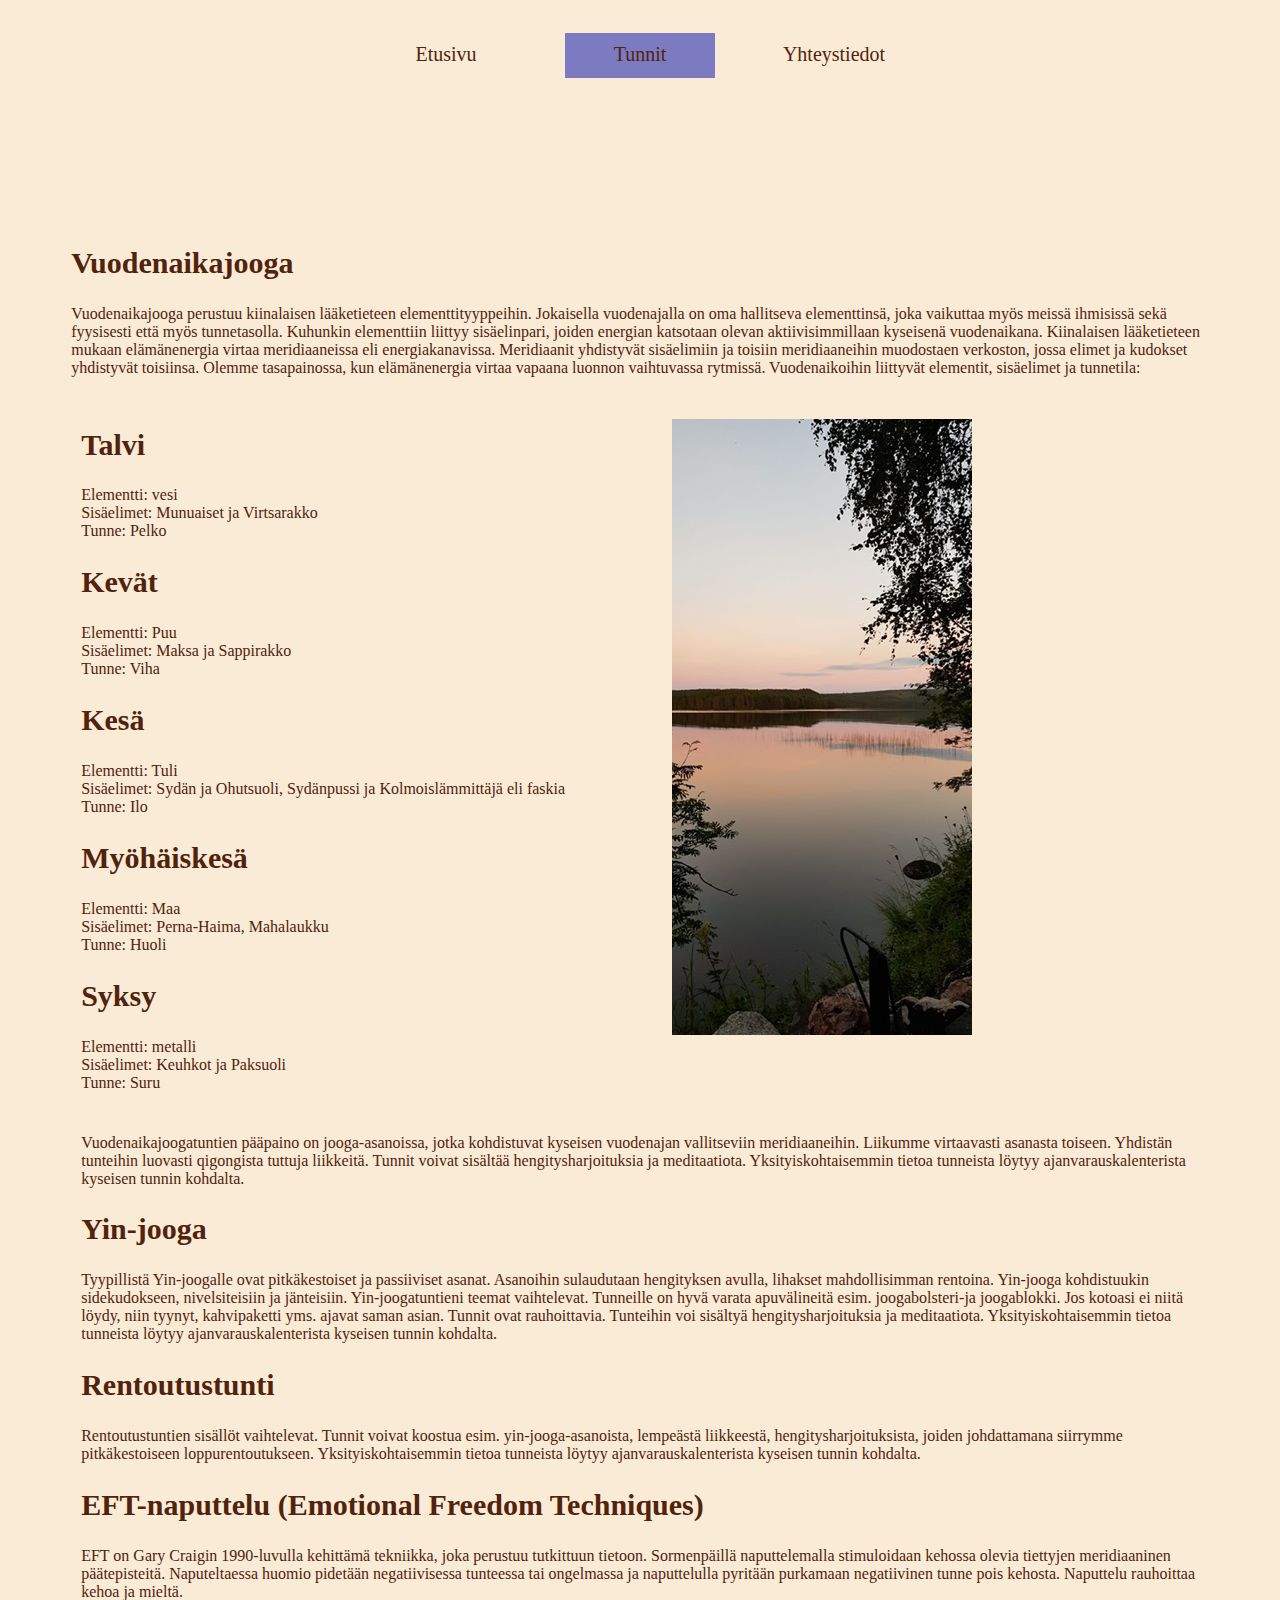
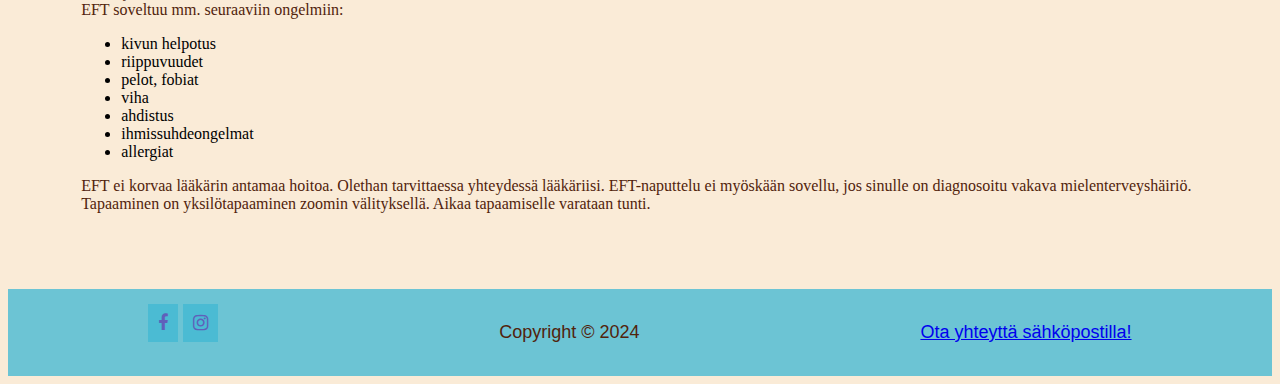
==== tunnit.html @ d8128cde "-" ====
<!DOCTYPE html>
<html lang="fi">
<head>
    <meta charset="UTF-8">
    <meta name="viewport" content="width=device-width, initial-scale=1.0">
    <meta name="robots" content="noindex">
    <meta name="googlebot" content="noindex">
    <link rel="stylesheet" href="tyyli.css">
    <link rel="stylesheet" href="https://cdnjs.cloudflare.com/ajax/libs/font-awesome/4.7.0/css/font-awesome.min.css">
    <title>Tuntilistaus</title>
</head>
<body>
    <header>
        <nav>
            <a href="index.html">Etusivu</a>
            <a href="tunnit.html" id="valittu">Tunnit</a>
            <a href="yhteystiedot.html">Yhteystiedot</a>
        </nav>
    </header>

<div class="alisivu-sisalto">
    <h2>Vuodenaikajooga</h2>
    <p>Vuodenaikajooga perustuu kiinalaisen lääketieteen elementtityyppeihin. Jokaisella vuodenajalla on oma hallitseva elementtinsä, joka vaikuttaa myös meissä ihmisissä sekä fyysisesti että myös tunnetasolla. Kuhunkin elementtiin liittyy sisäelinpari, joiden energian katsotaan olevan aktiivisimmillaan kyseisenä vuodenaikana. Kiinalaisen lääketieteen mukaan elämänenergia virtaa meridiaaneissa eli energiakanavissa. Meridiaanit yhdistyvät sisäelimiin ja toisiin meridiaaneihin muodostaen verkoston, jossa elimet ja kudokset yhdistyvät toisiinsa. Olemme tasapainossa, kun elämänenergia virtaa vapaana luonnon vaihtuvassa rytmissä. Vuodenaikoihin liittyvät elementit, sisäelimet ja tunnetila:</p>
   
    <section class="grid-tuntisivu">
        <div class="grid-tunnit1">
    <h2>Talvi</h2>
    <p>Elementti: vesi<br>Sisäelimet: Munuaiset ja Virtsarakko<br>Tunne: Pelko</p>
   
    <h2>Kevät</h2>
    <p>Elementti: Puu<br>Sisäelimet: Maksa ja Sappirakko<br>Tunne: Viha</p>
   
    <h2>Kesä</h2>
    <p>Elementti: Tuli<br>Sisäelimet: Sydän ja Ohutsuoli, Sydänpussi ja Kolmoislämmittäjä eli faskia<br>Tunne: Ilo</p>
   
    <h2>Myöhäiskesä</h2>
    <p>Elementti: Maa<br>Sisäelimet: Perna-Haima, Mahalaukku<br>Tunne: Huoli</p>
    
    <h2>Syksy</h2>
    <p>Elementti: metalli<br>Sisäelimet: Keuhkot ja Paksuoli<br>Tunne: Suru</p>
        </div>

        <div class="grid-maisema2-kuva">
            <figure>
                <img class="kuva" src="image1.jpeg" alt="Kaunis järvimaisema ilta-auringossa">
            </figure>
        </div>
    
        <div class="grid-muut-tunnit">
    <p>Vuodenaikajoogatuntien pääpaino on jooga-asanoissa, jotka kohdistuvat kyseisen vuodenajan vallitseviin meridiaaneihin. Liikumme virtaavasti asanasta toiseen. Yhdistän tunteihin luovasti qigongista tuttuja liikkeitä. Tunnit voivat sisältää hengitysharjoituksia ja meditaatiota. Yksityiskohtaisemmin tietoa tunneista löytyy ajanvarauskalenterista kyseisen tunnin kohdalta.</p>
   
        <h2>Yin-jooga</h2>
        <p>Tyypillistä Yin-joogalle ovat pitkäkestoiset ja passiiviset asanat. Asanoihin sulaudutaan hengityksen avulla, lihakset mahdollisimman rentoina. Yin-jooga kohdistuukin sidekudokseen, nivelsiteisiin ja jänteisiin. Yin-joogatuntieni teemat vaihtelevat. Tunneille on hyvä varata apuvälineitä esim. joogabolsteri-ja joogablokki. Jos kotoasi ei niitä löydy, niin tyynyt, kahvipaketti yms. ajavat saman asian. Tunnit ovat rauhoittavia. Tunteihin voi sisältyä hengitysharjoituksia ja meditaatiota. Yksityiskohtaisemmin tietoa tunneista löytyy ajanvarauskalenterista kyseisen tunnin kohdalta.</p>
    
        <h2>Rentoutustunti</h2>
        <p>Rentoutustuntien sisällöt vaihtelevat. Tunnit voivat koostua esim. yin-jooga-asanoista, lempeästä liikkeestä, hengitysharjoituksista, joiden johdattamana siirrymme pitkäkestoiseen loppurentoutukseen. Yksityiskohtaisemmin tietoa tunneista löytyy ajanvarauskalenterista kyseisen tunnin kohdalta.</p>

    <h2>EFT-naputtelu (Emotional Freedom Techniques)</h2>
    <p>EFT on Gary Craigin 1990-luvulla kehittämä tekniikka, joka perustuu tutkittuun tietoon. Sormenpäillä naputtelemalla stimuloidaan kehossa olevia tiettyjen meridiaaninen päätepisteitä. Naputeltaessa huomio pidetään negatiivisessa tunteessa tai ongelmassa ja naputtelulla pyritään purkamaan negatiivinen tunne pois kehosta. Naputtelu rauhoittaa kehoa ja mieltä.<br>EFT soveltuu mm. seuraaviin ongelmiin: </p>
    
    <ul>
        <li>kivun helpotus</li>
        <li>riippuvuudet</li>
        <li>pelot, fobiat</li>
        <li>viha</li>
        <li>ahdistus</li>
        <li>ihmissuhdeongelmat</li>
        <li>allergiat</li>
    </ul>
    
    <p>EFT ei korvaa lääkärin antamaa hoitoa. Olethan tarvittaessa yhteydessä lääkäriisi.  EFT-naputtelu ei myöskään sovellu, jos sinulle on diagnosoitu vakava mielenterveyshäiriö.<br>Tapaaminen on yksilötapaaminen zoomin välityksellä. Aikaa tapaamiselle varataan tunti.</p>
    </div>
</section>
</div>

    <footer>
        <div>
            <a href="https://www.facebook.com"> <i class="fa fa-facebook"></i></a>
            <a href="https://www.instagram.com/"> <i class="fa fa-instagram"></i></a>
        </div>
        <div>
            <p>Copyright &copy; 2024</p>
        </div>
        <div>
            <p><a href="mailto:joogaa.rentoutusta@gmail.com">Ota yhteyttä sähköpostilla!</a></p>
        </div>
    </footer>

</body>
</html>
---- tyyli.css ----
body {
    background-color: antiquewhite;
    font-size: 16px;
}

h1 {
    color: #51230c;
    text-align: center;
    font-family: sans-serif;
}

p {
    color: #51230c;
}

h2, h3 {
    color: #51230c;
    text-align: left;
}

header{
    text-align: center;
    padding-top: 20px;
}

/*Some ikoni*/
.fa {
    padding: 10px;
    text-align: center;
    text-decoration: none;
    background-color: #42b8d3c5;
    color: #6060ba;
    font-size: 18px;
}

.fa:hover {
    opacity: 0.6;
}

/*päävalikko*/

nav a {
    color: #51230c;
    text-decoration: none;
    display:inline-block;
    border-bottom: #6060ba;
    font-family: cursive;
}

nav a:hover {
    color: #51230c;
    background-color:#6060bae0;
}

#valittu {
    color: #51230c;
    background-color: #6060bad0;
}

.toimintakehote {
    border: 2px solid #6060ba;
    border-radius: 5px;
    background-color: antiquewhite;
    font-family: cursive;
    color: #6060ba;
    padding: 16px 32px;
    text-align: center;
    text-decoration: none;
    display: inline-block;
    margin: 4px 2px;
    cursor: pointer;
}

/*Pääsivun sisällön asettelu*/
.grid-teksti1 {grid-area: g1;}
.grid-teksti2 {grid-area: g2;}
.grid-teksti3 {grid-area: g3;}

.grid-container {
    display: grid;
    gap: 10px;
    padding: 10px;
}

.grid-teksti1 {
    border: 2px solid #B260B2;
    border-radius: 3px;
    background-color: #B260B2;
    color:antiquewhite;
}

.grid-teksti2 {
    border: 2px solid #B260B2;
    border-radius: 3px;
    background-color: #B260B2;
    color:antiquewhite;
}

.grid-teksti3 {
    border: 2px solid #B260B2;
    border-radius: 3px;
    background-color: #B260B2;
    color:antiquewhite;
}

/*Tunnit välilehden asettelu*/
.grid-tunnit1 {grid-area: g1;}
.grid-maisema2-kuva {grid-area: g2;}
.grid-muut-tunnit {grid-area: g3;}

.grid-tuntisivu {
    display: grid;
    gap: 10px;
    padding: 10px;
}

/*Footer, joka sivulla sama*/
footer{
    font-family: sans-serif;
    font-size: 18px;
    color: #6060ba;
    background-color: #42b8d3c5;
    display: flex;
    justify-content: space-around;
    padding-top: 15px;
    padding-bottom: 15px;
    text-decoration: none;

}

/*Mobiilikoko*/
@media (max-width: 600px) {
    
    nav a {
        font-size: 15px;
        width: 100px;
        height: 20px;
        padding: 7px;
        margin: 3px 5px;
    }

    #slogan {
        font-size: 30px;
        padding: 20px;
    }

    .toimintakehote {
        font-size: 18px;
    }

    .sisalto {
        margin: 3% 5% 3% 5%;
    }

    .alisivu-sisalto {
        margin: 3% 5% 3% 5%;
        padding-top: 50px;
        flex-direction: column;
    }

    h1 {
        font-size: 25px;
    }

    h2 {
        font-size: 20px;
    }

    h3 {
        font-size: 18px;
    }

    #paasivu {
        grid-template-areas: 
        'g1'
        'g1'
        'g2'
        'g2'
        'g3'
        'g3';
    }

    .grid-tuntisivu {
        grid-template-areas:
        'g1'
        'g1'
        'g2'
        'g3'
        'g3'
        'g3';
    }

    footer {
        flex-direction: column;
        text-align: center;
    }
}

/*Tabletti koko*/
@media screen and (min-width: 600px) {

nav a {
    font-size: 15px;
    width: 100px;
    height: 20px;
    padding: 7px;
    margin: 3px 5px;
 }

 #slogan {
    font-size: 40px;
    padding-top: 100px;
    padding-bottom: 20px;
    padding-left: 50px;
    padding-right: 50px;
 }

 .toimintakehote {
    font-size: 20px;
 }

 .sisalto {
    margin: 3% 5% 3% 5%;
 }

 .alisivu-sisalto {
    margin: 3% 5% 3% 5%;
    flex-direction: column;
 }

 h1 {
    font-size: 30px;
 }

 h2 {
    font-size: 25px;
 }

 h3 {
    font-size: 20px;
 }

 #paasivu {
    grid-template-areas: 
    'g1'
    'g1'
    'g2'
    'g2'
    'g3'
    'g3';
 }

 .grid-tuntisivu {
    grid-template-areas: 
    'g1'
    'g1'
    'g2'
    'g3'
    'g3'
    'g3';
 }

 footer {
    flex-direction: column;
    text-align: center;
 }
    
}

/*Suuri näyttö*/
@media screen and (min-width: 1200px) {

nav a {
    font-size: 20px;
    width: 130px;
    height: 25px;
    padding: 10px;
    margin: 5px 20px;
}

#slogan {
    font-size: 65px;
    padding-top: 150px;
    padding-bottom: 20px;
    padding-left: 200px;
    padding-right: 200px;
}

.toimintakehote {
    font-size: 20px;
}

.sisalto {
   margin: 3% 5% 3% 5%; 
}

.alisivu-sisalto {
    margin: 3% 5% 3% 5%;
    padding-top: 100px;
}

h1 {
    font-size: 35px;
}

h2 {
    font-size: 30px;
}

h3 {
    font-size: 25px;
}

#paasivu {
    grid-template-areas: 
    'g1 g2 g3'
    'g1 g2 g3';
    margin-bottom: 100px;
}

.grid-tuntisivu {
    grid-template-areas: 
    'g1 g1 g2'
    'g3 g3 g3';
    margin-bottom: 50px;
}

footer{
    flex-direction: row;
    text-align: left;
    width: 100%;
}

}
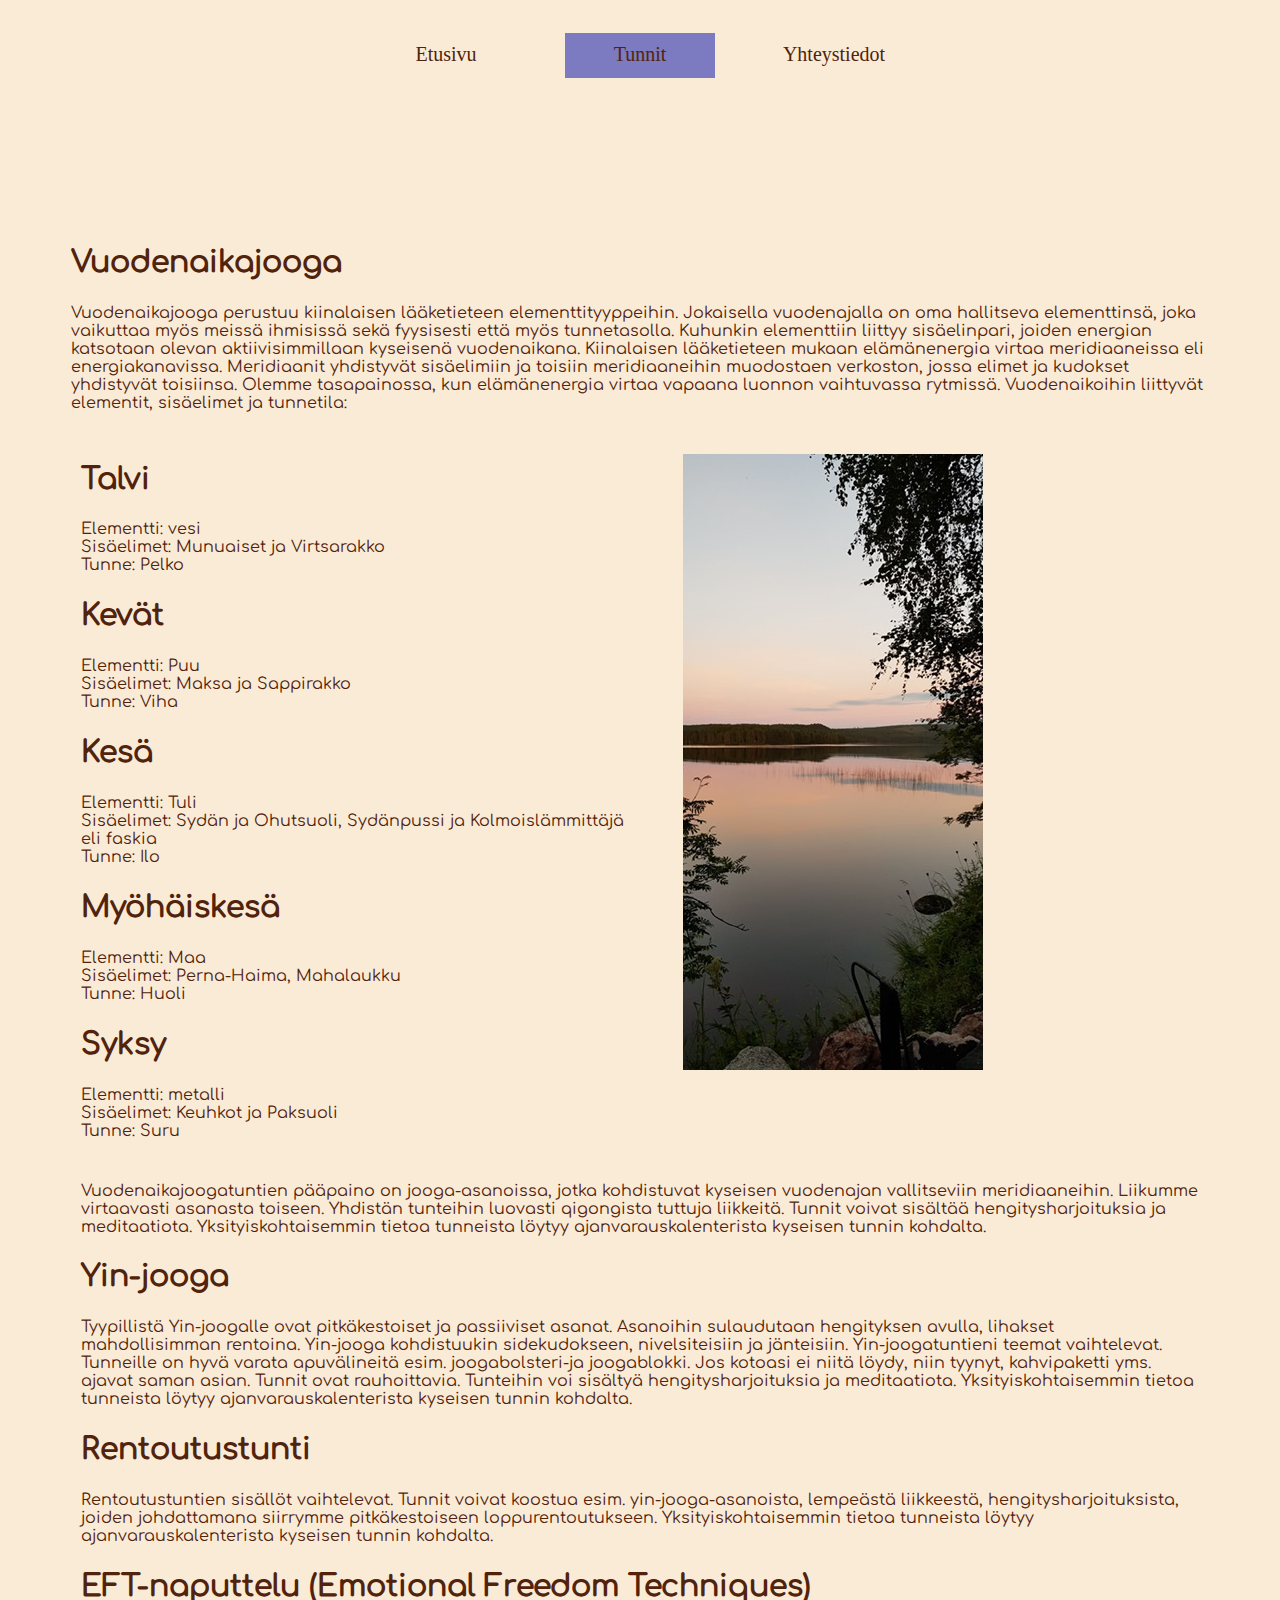
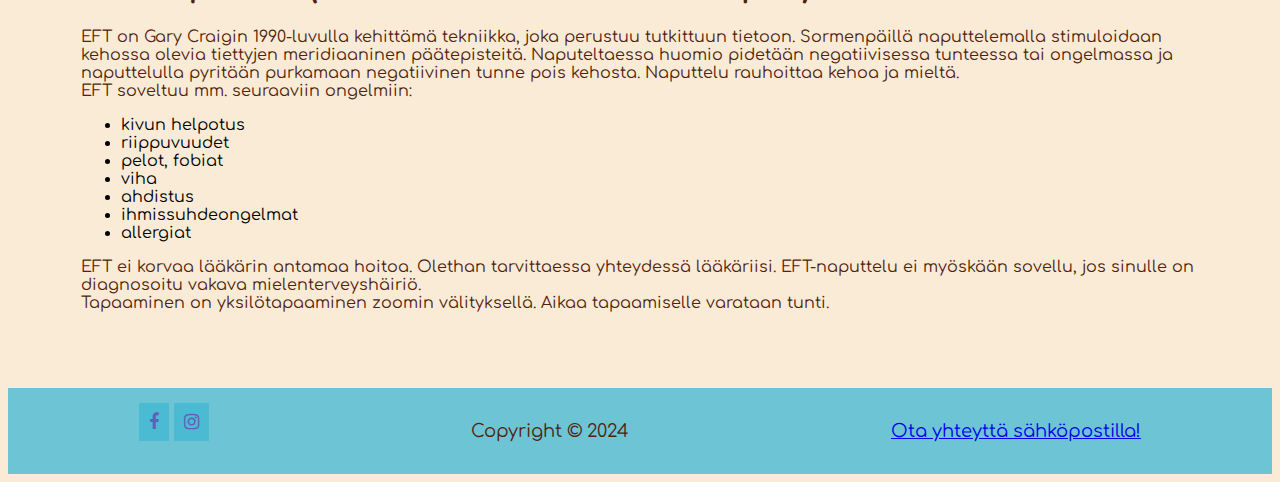
==== commit ddf5865d: "listaus fontti muutos yritys" ====
--- a/tunnit.html
+++ b/tunnit.html
@@ -58,7 +58,7 @@
     <h2>EFT-naputtelu (Emotional Freedom Techniques)</h2>
     <p>EFT on Gary Craigin 1990-luvulla kehittämä tekniikka, joka perustuu tutkittuun tietoon. Sormenpäillä naputtelemalla stimuloidaan kehossa olevia tiettyjen meridiaaninen päätepisteitä. Naputeltaessa huomio pidetään negatiivisessa tunteessa tai ongelmassa ja naputtelulla pyritään purkamaan negatiivinen tunne pois kehosta. Naputtelu rauhoittaa kehoa ja mieltä.<br>EFT soveltuu mm. seuraaviin ongelmiin: </p>
     
-    <ul>
+    <ul id="listaus">
         <li>kivun helpotus</li>
         <li>riippuvuudet</li>
         <li>pelot, fobiat</li>
--- a/tyyli.css
+++ b/tyyli.css
@@ -3,19 +3,31 @@
     font-size: 16px;
 }
 
+/*Fontit*/
+@font-face {
+    font-family: otsikko;
+    src: url(Comfortaa-Regular.ttf);
+}
+
 h1 {
     color: #51230c;
     text-align: center;
-    font-family: sans-serif;
+    font-family: otsikko;
 }
 
 p {
     color: #51230c;
+    font-family: otsikko;
 }
 
 h2, h3 {
     color: #51230c;
     text-align: left;
+    font-family: otsikko;
+}
+
+#listaus {
+    font-family: otsikko;
 }
 
 header{
@@ -280,7 +292,7 @@
 
 #slogan {
     font-size: 65px;
-    padding-top: 150px;
+    padding-top: 50px;
     padding-bottom: 20px;
     padding-left: 200px;
     padding-right: 200px;
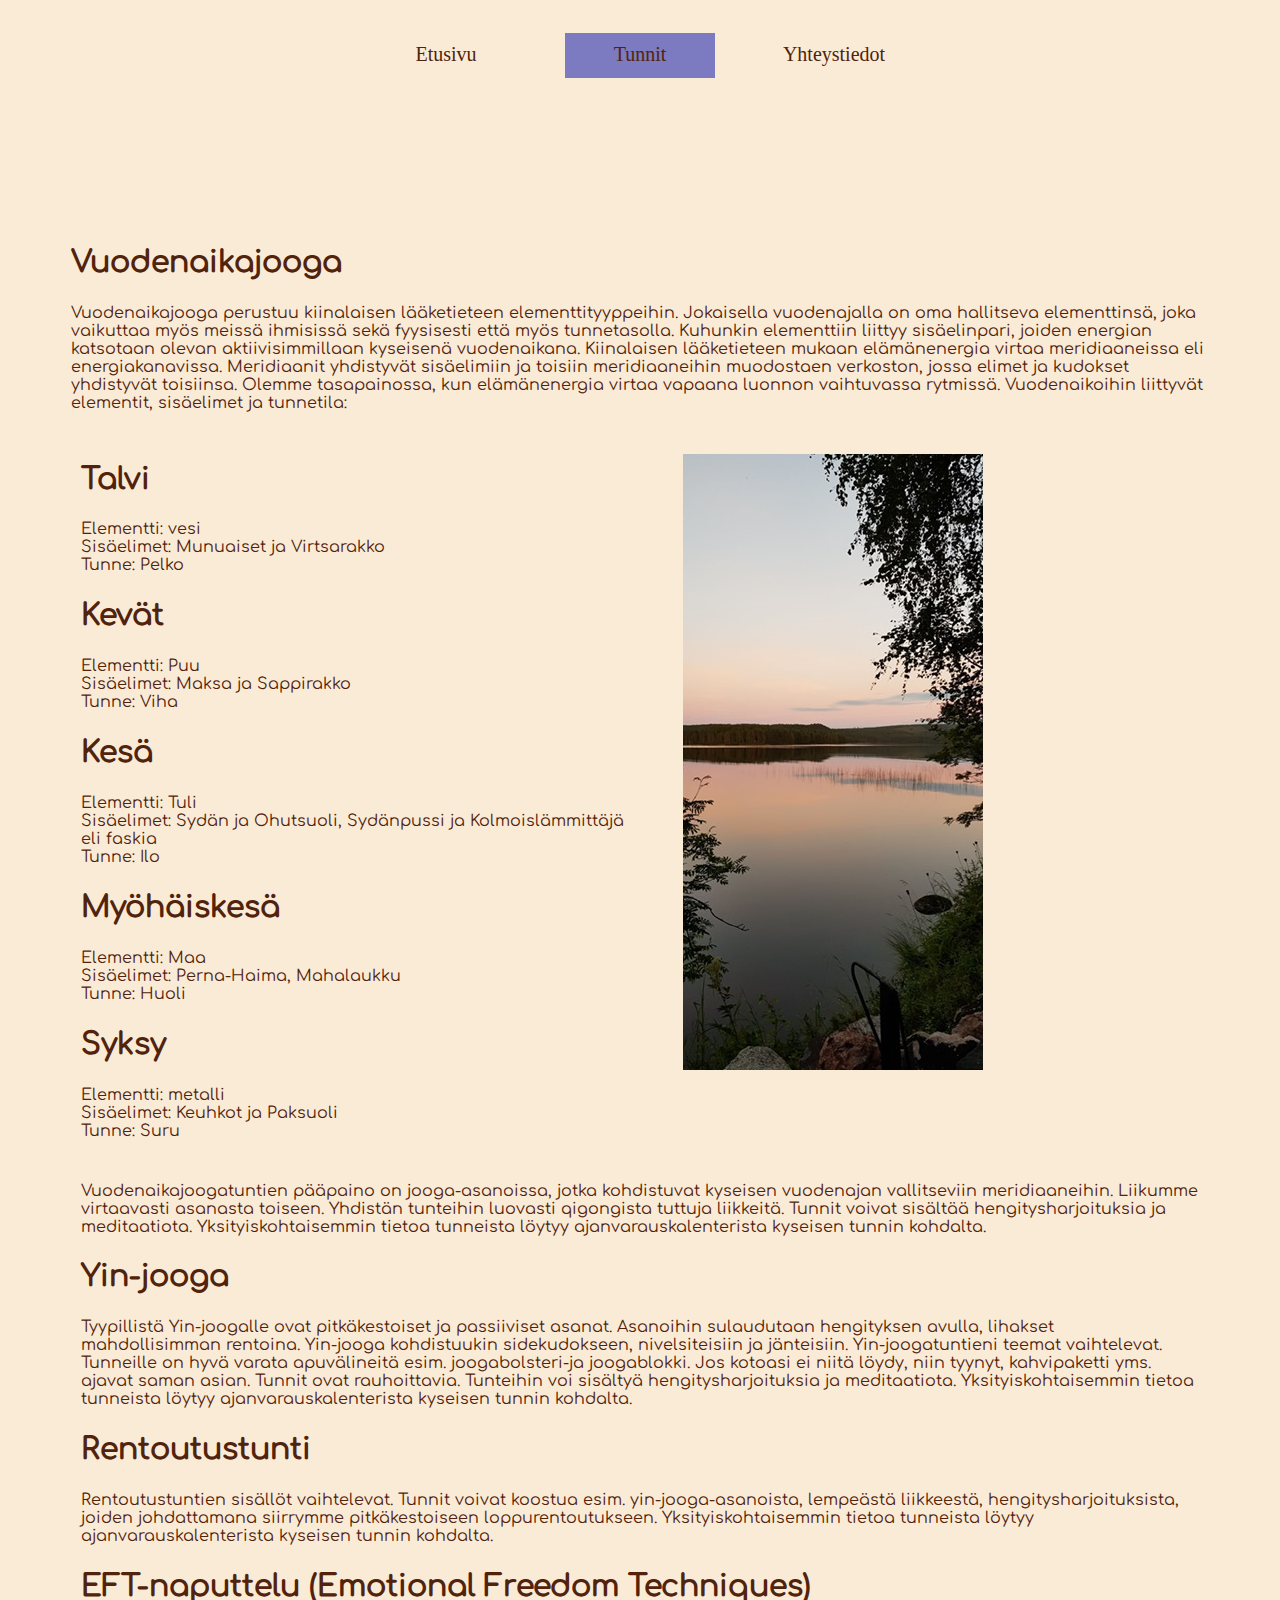
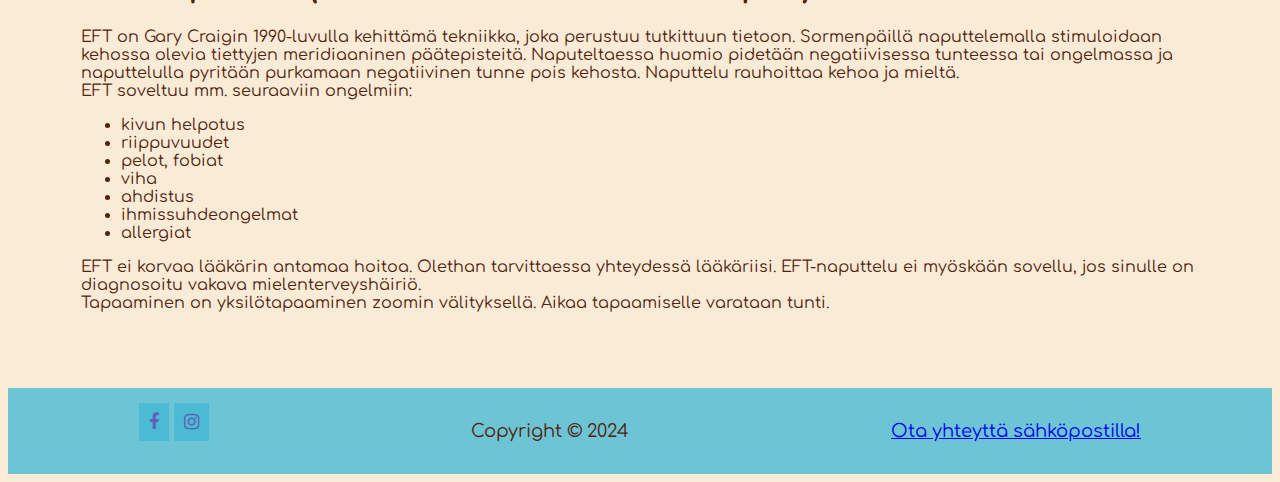
==== commit 74602e30: "listaus väri muutos" ====
--- a/tunnit.html
+++ b/tunnit.html
@@ -24,20 +24,20 @@
    
     <section class="grid-tuntisivu">
         <div class="grid-tunnit1">
-    <h2>Talvi</h2>
-    <p>Elementti: vesi<br>Sisäelimet: Munuaiset ja Virtsarakko<br>Tunne: Pelko</p>
+            <h2>Talvi</h2>
+            <p>Elementti: vesi<br>Sisäelimet: Munuaiset ja Virtsarakko<br>Tunne: Pelko</p>
    
-    <h2>Kevät</h2>
-    <p>Elementti: Puu<br>Sisäelimet: Maksa ja Sappirakko<br>Tunne: Viha</p>
+            <h2>Kevät</h2>
+            <p>Elementti: Puu<br>Sisäelimet: Maksa ja Sappirakko<br>Tunne: Viha</p>
    
-    <h2>Kesä</h2>
-    <p>Elementti: Tuli<br>Sisäelimet: Sydän ja Ohutsuoli, Sydänpussi ja Kolmoislämmittäjä eli faskia<br>Tunne: Ilo</p>
+            <h2>Kesä</h2>
+            <p>Elementti: Tuli<br>Sisäelimet: Sydän ja Ohutsuoli, Sydänpussi ja Kolmoislämmittäjä eli faskia<br>Tunne: Ilo</p>
    
-    <h2>Myöhäiskesä</h2>
-    <p>Elementti: Maa<br>Sisäelimet: Perna-Haima, Mahalaukku<br>Tunne: Huoli</p>
+            <h2>Myöhäiskesä</h2>
+            <p>Elementti: Maa<br>Sisäelimet: Perna-Haima, Mahalaukku<br>Tunne: Huoli</p>
     
-    <h2>Syksy</h2>
-    <p>Elementti: metalli<br>Sisäelimet: Keuhkot ja Paksuoli<br>Tunne: Suru</p>
+            <h2>Syksy</h2>
+            <p>Elementti: metalli<br>Sisäelimet: Keuhkot ja Paksuoli<br>Tunne: Suru</p>
         </div>
 
         <div class="grid-maisema2-kuva">
@@ -47,16 +47,16 @@
         </div>
     
         <div class="grid-muut-tunnit">
-    <p>Vuodenaikajoogatuntien pääpaino on jooga-asanoissa, jotka kohdistuvat kyseisen vuodenajan vallitseviin meridiaaneihin. Liikumme virtaavasti asanasta toiseen. Yhdistän tunteihin luovasti qigongista tuttuja liikkeitä. Tunnit voivat sisältää hengitysharjoituksia ja meditaatiota. Yksityiskohtaisemmin tietoa tunneista löytyy ajanvarauskalenterista kyseisen tunnin kohdalta.</p>
+            <p>Vuodenaikajoogatuntien pääpaino on jooga-asanoissa, jotka kohdistuvat kyseisen vuodenajan vallitseviin meridiaaneihin. Liikumme virtaavasti asanasta toiseen. Yhdistän tunteihin luovasti qigongista tuttuja liikkeitä. Tunnit voivat sisältää hengitysharjoituksia ja meditaatiota. Yksityiskohtaisemmin tietoa tunneista löytyy ajanvarauskalenterista kyseisen tunnin kohdalta.</p>
    
-        <h2>Yin-jooga</h2>
-        <p>Tyypillistä Yin-joogalle ovat pitkäkestoiset ja passiiviset asanat. Asanoihin sulaudutaan hengityksen avulla, lihakset mahdollisimman rentoina. Yin-jooga kohdistuukin sidekudokseen, nivelsiteisiin ja jänteisiin. Yin-joogatuntieni teemat vaihtelevat. Tunneille on hyvä varata apuvälineitä esim. joogabolsteri-ja joogablokki. Jos kotoasi ei niitä löydy, niin tyynyt, kahvipaketti yms. ajavat saman asian. Tunnit ovat rauhoittavia. Tunteihin voi sisältyä hengitysharjoituksia ja meditaatiota. Yksityiskohtaisemmin tietoa tunneista löytyy ajanvarauskalenterista kyseisen tunnin kohdalta.</p>
+            <h2>Yin-jooga</h2>
+            <p>Tyypillistä Yin-joogalle ovat pitkäkestoiset ja passiiviset asanat. Asanoihin sulaudutaan hengityksen avulla, lihakset mahdollisimman rentoina. Yin-jooga kohdistuukin sidekudokseen, nivelsiteisiin ja jänteisiin. Yin-joogatuntieni teemat vaihtelevat. Tunneille on hyvä varata apuvälineitä esim. joogabolsteri-ja joogablokki. Jos kotoasi ei niitä löydy, niin tyynyt, kahvipaketti yms. ajavat saman asian. Tunnit ovat rauhoittavia. Tunteihin voi sisältyä hengitysharjoituksia ja meditaatiota. Yksityiskohtaisemmin tietoa tunneista löytyy ajanvarauskalenterista kyseisen tunnin kohdalta.</p>
     
-        <h2>Rentoutustunti</h2>
-        <p>Rentoutustuntien sisällöt vaihtelevat. Tunnit voivat koostua esim. yin-jooga-asanoista, lempeästä liikkeestä, hengitysharjoituksista, joiden johdattamana siirrymme pitkäkestoiseen loppurentoutukseen. Yksityiskohtaisemmin tietoa tunneista löytyy ajanvarauskalenterista kyseisen tunnin kohdalta.</p>
+            <h2>Rentoutustunti</h2>
+            <p>Rentoutustuntien sisällöt vaihtelevat. Tunnit voivat koostua esim. yin-jooga-asanoista, lempeästä liikkeestä, hengitysharjoituksista, joiden johdattamana siirrymme pitkäkestoiseen loppurentoutukseen. Yksityiskohtaisemmin tietoa tunneista löytyy ajanvarauskalenterista kyseisen tunnin kohdalta.</p>
 
-    <h2>EFT-naputtelu (Emotional Freedom Techniques)</h2>
-    <p>EFT on Gary Craigin 1990-luvulla kehittämä tekniikka, joka perustuu tutkittuun tietoon. Sormenpäillä naputtelemalla stimuloidaan kehossa olevia tiettyjen meridiaaninen päätepisteitä. Naputeltaessa huomio pidetään negatiivisessa tunteessa tai ongelmassa ja naputtelulla pyritään purkamaan negatiivinen tunne pois kehosta. Naputtelu rauhoittaa kehoa ja mieltä.<br>EFT soveltuu mm. seuraaviin ongelmiin: </p>
+            <h2>EFT-naputtelu (Emotional Freedom Techniques)</h2>
+            <p>EFT on Gary Craigin 1990-luvulla kehittämä tekniikka, joka perustuu tutkittuun tietoon. Sormenpäillä naputtelemalla stimuloidaan kehossa olevia tiettyjen meridiaaninen päätepisteitä. Naputeltaessa huomio pidetään negatiivisessa tunteessa tai ongelmassa ja naputtelulla pyritään purkamaan negatiivinen tunne pois kehosta. Naputtelu rauhoittaa kehoa ja mieltä.<br>EFT soveltuu mm. seuraaviin ongelmiin: </p>
     
     <ul id="listaus">
         <li>kivun helpotus</li>
@@ -68,7 +68,7 @@
         <li>allergiat</li>
     </ul>
     
-    <p>EFT ei korvaa lääkärin antamaa hoitoa. Olethan tarvittaessa yhteydessä lääkäriisi.  EFT-naputtelu ei myöskään sovellu, jos sinulle on diagnosoitu vakava mielenterveyshäiriö.<br>Tapaaminen on yksilötapaaminen zoomin välityksellä. Aikaa tapaamiselle varataan tunti.</p>
+            <p>EFT ei korvaa lääkärin antamaa hoitoa. Olethan tarvittaessa yhteydessä lääkäriisi.  EFT-naputtelu ei myöskään sovellu, jos sinulle on diagnosoitu vakava mielenterveyshäiriö.<br>Tapaaminen on yksilötapaaminen zoomin välityksellä. Aikaa tapaamiselle varataan tunti.</p>
     </div>
 </section>
 </div>
--- a/tyyli.css
+++ b/tyyli.css
@@ -28,6 +28,7 @@
 
 #listaus {
     font-family: otsikko;
+    color: #51230c;
 }
 
 header{
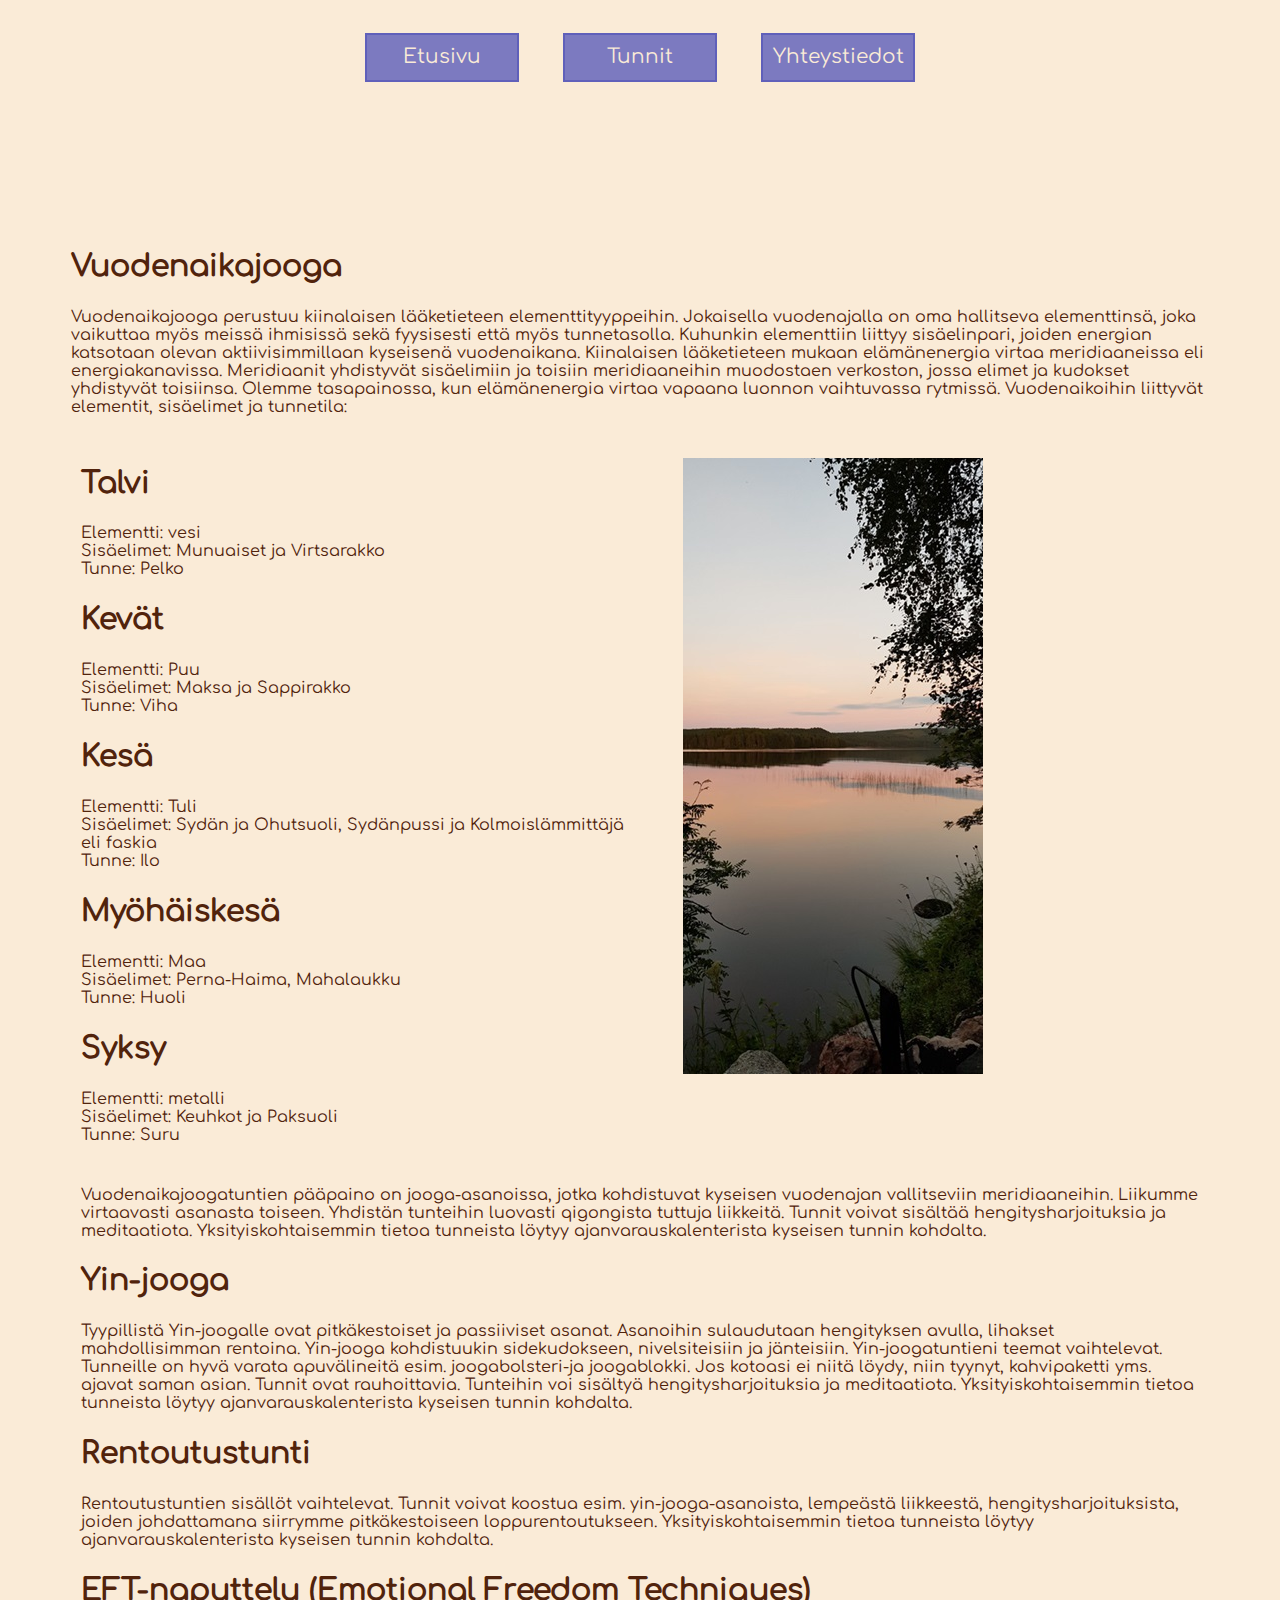
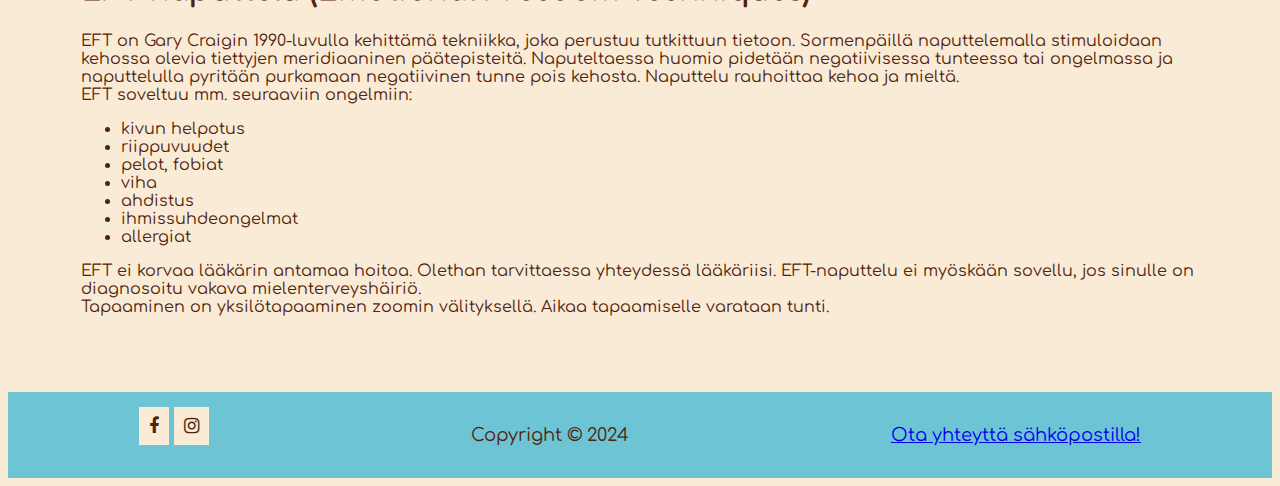
==== commit 154c3971: "Title muutoksia" ====
--- a/tunnit.html
+++ b/tunnit.html
@@ -7,7 +7,7 @@
     <meta name="googlebot" content="noindex">
     <link rel="stylesheet" href="tyyli.css">
     <link rel="stylesheet" href="https://cdnjs.cloudflare.com/ajax/libs/font-awesome/4.7.0/css/font-awesome.min.css">
-    <title>Tuntilistaus</title>
+    <title>Joogaa ja rentoutusta - monipuolinen tuntilistaus</title>
 </head>
 <body>
     <header>
--- a/tyyli.css
+++ b/tyyli.css
@@ -41,41 +41,37 @@
     padding: 10px;
     text-align: center;
     text-decoration: none;
-    background-color: #42b8d3c5;
-    color: #6060ba;
-    font-size: 18px;
-}
-
-.fa:hover {
-    opacity: 0.6;
+    background-color:antiquewhite;
+    color:#51230c;
 }
 
 /*päävalikko*/
 
 nav a {
-    color: #51230c;
+    color:antiquewhite;
     text-decoration: none;
     display:inline-block;
-    border-bottom: #6060ba;
-    font-family: cursive;
+    border: 2px solid #6060ba;
+    font-family: otsikko;
+    background-color: #6060bad0;
 }
 
 nav a:hover {
-    color: #51230c;
+    color:antiquewhite;
     background-color:#6060bae0;
 }
 
 #valittu {
-    color: #51230c;
+    color:antiquewhite;
     background-color: #6060bad0;
 }
 
 .toimintakehote {
     border: 2px solid #6060ba;
     border-radius: 5px;
-    background-color: antiquewhite;
-    font-family: cursive;
-    color: #6060ba;
+    background-color: #6060bad0;
+    font-family: otsikko;
+    color:antiquewhite;
     padding: 16px 32px;
     text-align: center;
     text-decoration: none;
@@ -131,7 +127,7 @@
 footer{
     font-family: sans-serif;
     font-size: 18px;
-    color: #6060ba;
+    color: #51230c;
     background-color: #42b8d3c5;
     display: flex;
     justify-content: space-around;
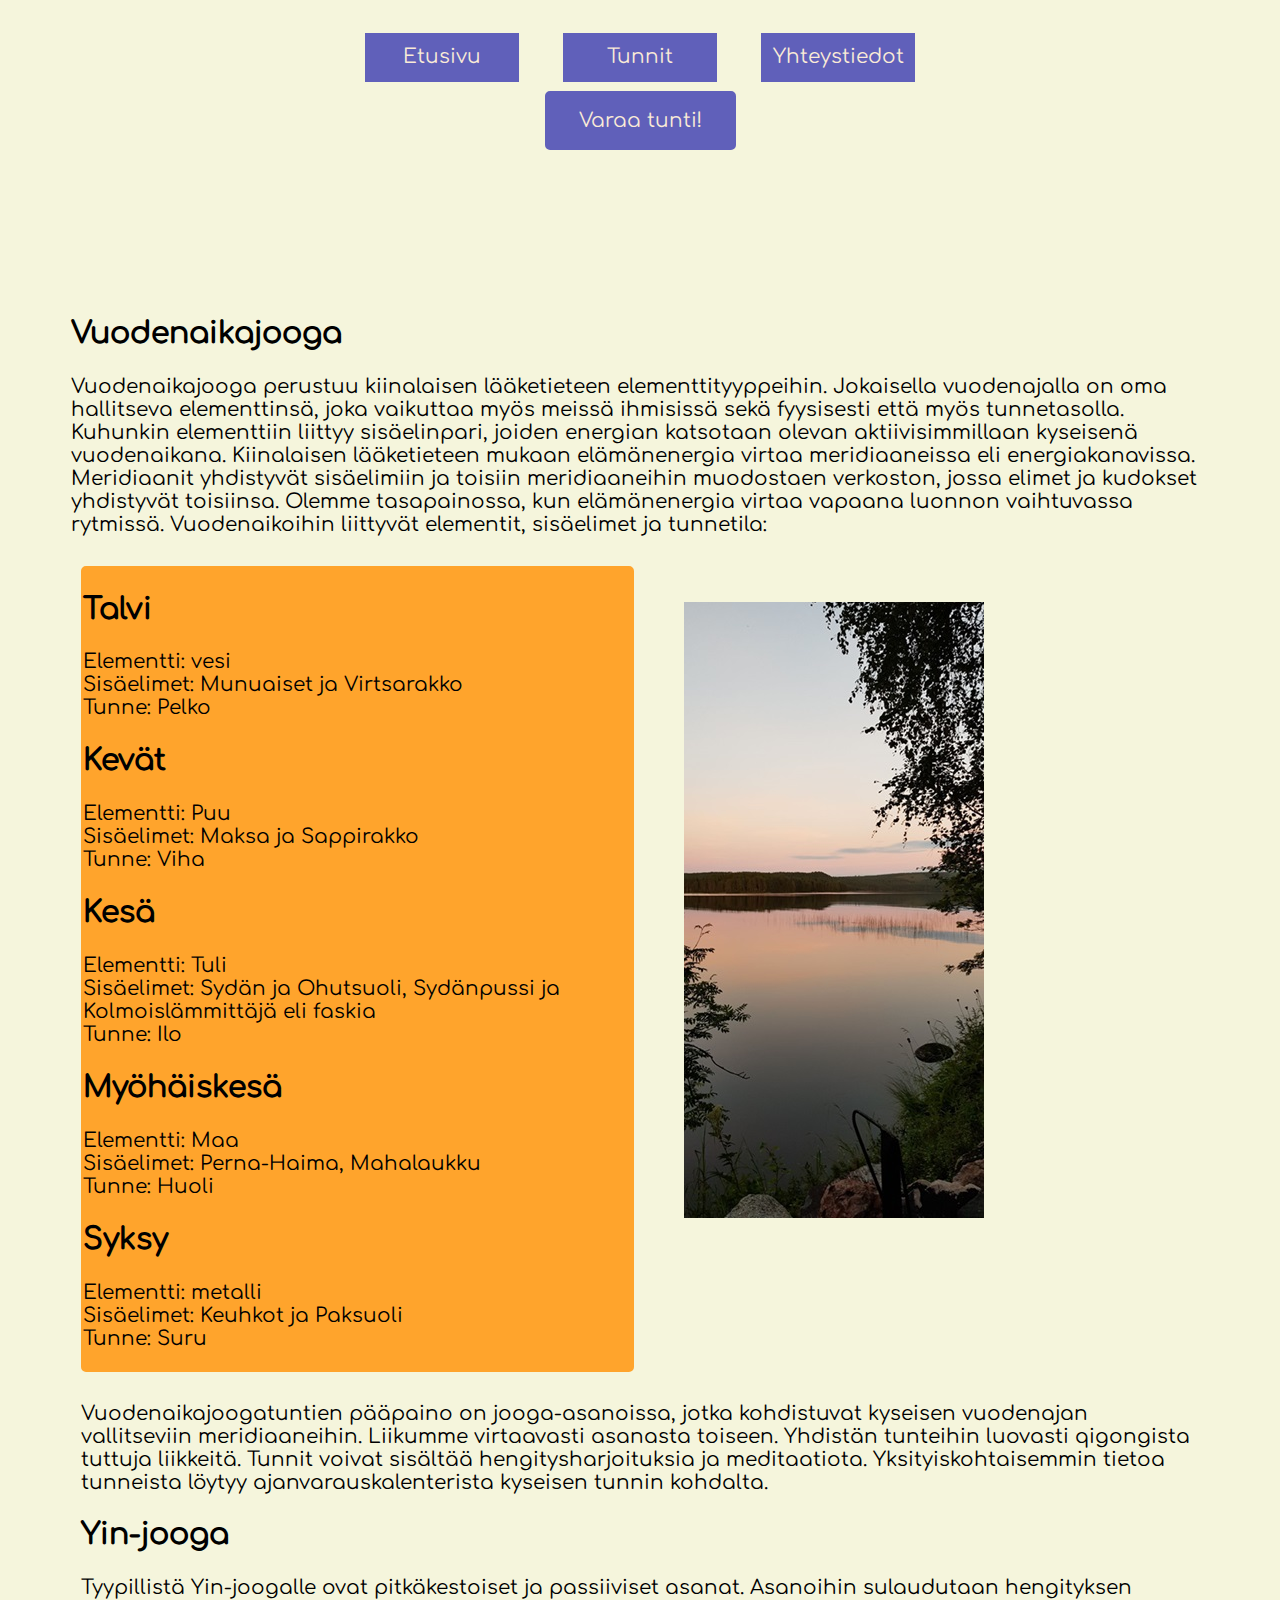
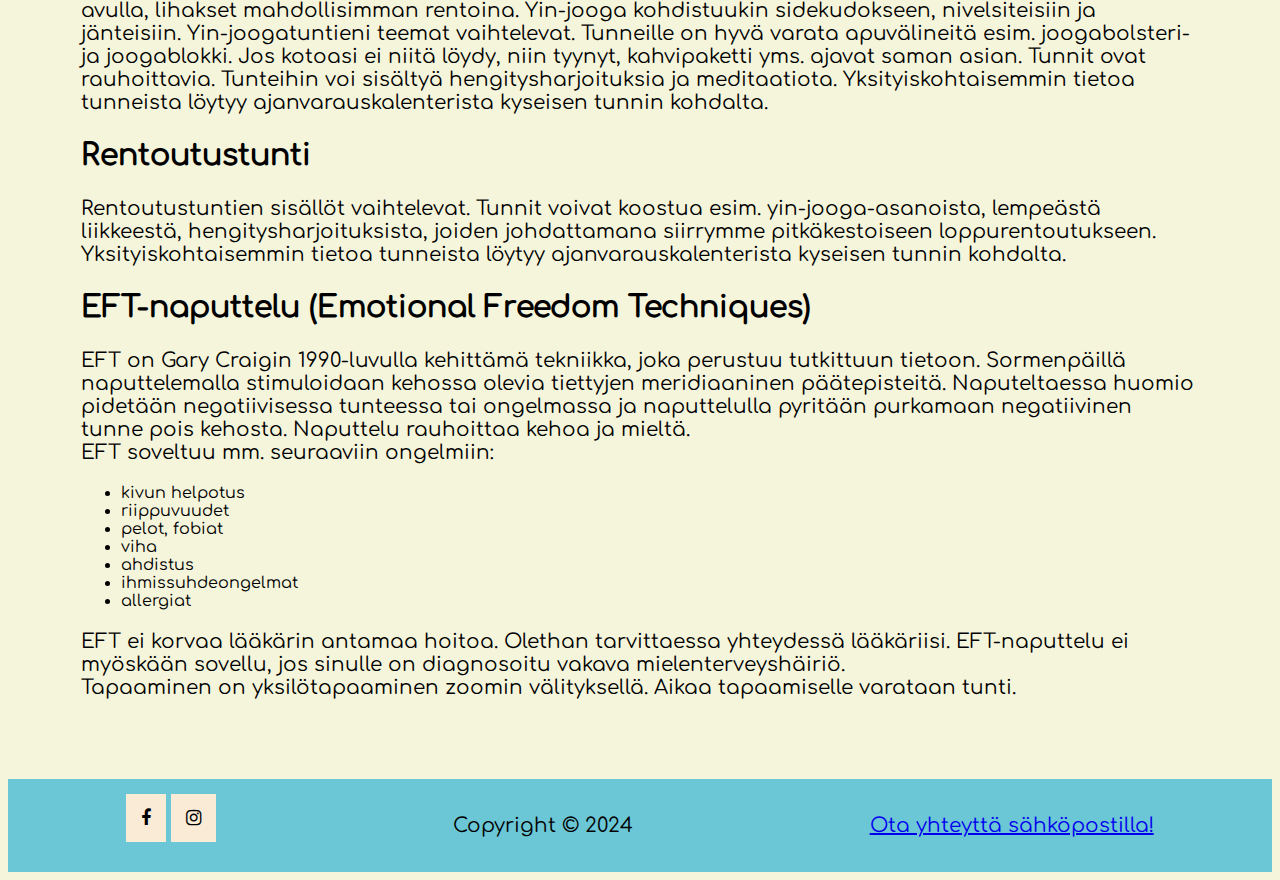
==== commit c859c532: "listaus yritys linkkien kanssa yhteystiedot sivulle" ====
--- a/tunnit.html
+++ b/tunnit.html
@@ -16,6 +16,9 @@
             <a href="tunnit.html" id="valittu">Tunnit</a>
             <a href="yhteystiedot.html">Yhteystiedot</a>
         </nav>
+
+        <a href="tunnit.html" class="toimintakehote">Varaa tunti!</a>
+
     </header>
 
 <div class="alisivu-sisalto">
--- a/tyyli.css
+++ b/tyyli.css
@@ -1,6 +1,5 @@
 body {
-    background-color: antiquewhite;
-    font-size: 16px;
+    background-color:beige;
 }
 
 /*Fontit*/
@@ -10,25 +9,25 @@
 }
 
 h1 {
-    color: #51230c;
+    color:black;
     text-align: center;
     font-family: otsikko;
 }
 
 p {
-    color: #51230c;
+    color:black;
     font-family: otsikko;
 }
 
 h2, h3 {
-    color: #51230c;
+    color:black;
     text-align: left;
     font-family: otsikko;
 }
 
 #listaus {
     font-family: otsikko;
-    color: #51230c;
+    color:black;
 }
 
 header{
@@ -38,11 +37,11 @@
 
 /*Some ikoni*/
 .fa {
-    padding: 10px;
+    padding: 15px;
     text-align: center;
     text-decoration: none;
     background-color:antiquewhite;
-    color:#51230c;
+    color:black;
 }
 
 /*päävalikko*/
@@ -53,23 +52,23 @@
     display:inline-block;
     border: 2px solid #6060ba;
     font-family: otsikko;
-    background-color: #6060bad0;
+    background-color: #6060ba;
 }
 
 nav a:hover {
     color:antiquewhite;
-    background-color:#6060bae0;
+    background-color:#6060ba;
 }
 
 #valittu {
     color:antiquewhite;
-    background-color: #6060bad0;
+    background-color: #6060ba;
 }
 
 .toimintakehote {
     border: 2px solid #6060ba;
     border-radius: 5px;
-    background-color: #6060bad0;
+    background-color: #6060ba;
     font-family: otsikko;
     color:antiquewhite;
     padding: 16px 32px;
@@ -95,21 +94,24 @@
     border: 2px solid #B260B2;
     border-radius: 3px;
     background-color: #B260B2;
-    color:antiquewhite;
 }
 
 .grid-teksti2 {
     border: 2px solid #B260B2;
     border-radius: 3px;
     background-color: #B260B2;
-    color:antiquewhite;
 }
 
 .grid-teksti3 {
     border: 2px solid #B260B2;
     border-radius: 3px;
     background-color: #B260B2;
-    color:antiquewhite;
+}
+
+.grid-tunnit1 {
+    border: 2px solid #ffa42c;
+    border-radius: 5px;
+    background-color: #ffa42c;
 }
 
 /*Tunnit välilehden asettelu*/
@@ -121,6 +123,10 @@
     display: grid;
     gap: 10px;
     padding: 10px;
+}
+
+.grid-maisema2-kuva {
+    padding-top: 20px;
 }
 
 /*Footer, joka sivulla sama*/
@@ -167,6 +173,12 @@
         flex-direction: column;
     }
 
+    .yhteystiedot-sisalto {
+        margin: 3% 10% 3% 10%;
+        padding-top: 50px;
+        flex-direction: column;
+    }
+
     h1 {
         font-size: 25px;
     }
@@ -177,6 +189,10 @@
 
     h3 {
         font-size: 18px;
+    }
+
+    p {
+        font-size: 16px;
     }
 
     #paasivu {
@@ -234,6 +250,13 @@
 
  .alisivu-sisalto {
     margin: 3% 5% 3% 5%;
+    padding-top: 50px;
+    flex-direction: column;
+ }
+
+ .yhteystiedot-sisalto {
+    margin: 3% 10% 3% 10%;
+    padding-top: 50px;
     flex-direction: column;
  }
 
@@ -247,6 +270,10 @@
 
  h3 {
     font-size: 20px;
+ }
+
+ p {
+    font-size: 18px;
  }
 
  #paasivu {
@@ -308,6 +335,11 @@
     padding-top: 100px;
 }
 
+.yhteystiedot-sisalto {
+    margin: 3% 15% 3% 15%;
+    padding-top: 100px;
+}
+
 h1 {
     font-size: 35px;
 }
@@ -318,6 +350,10 @@
 
 h3 {
     font-size: 25px;
+}
+
+p {
+    font-size: 20px;
 }
 
 #paasivu {
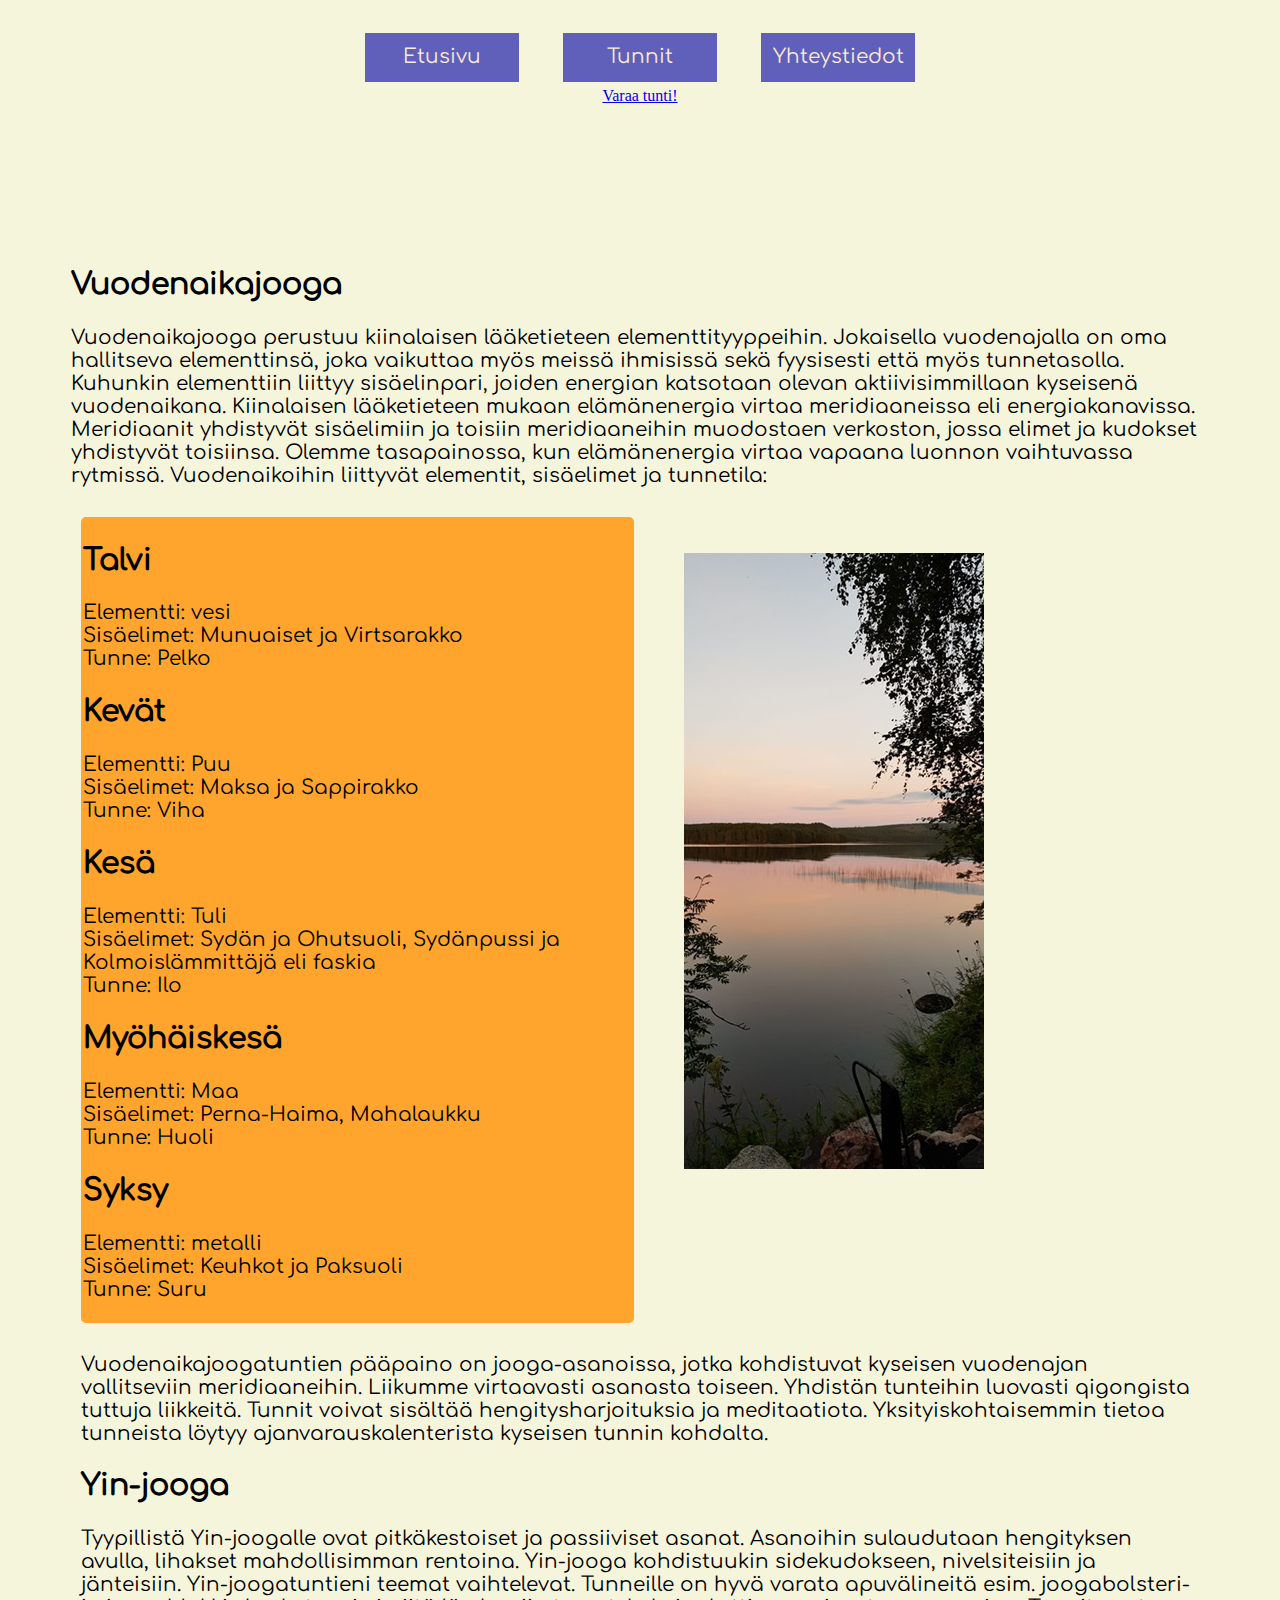
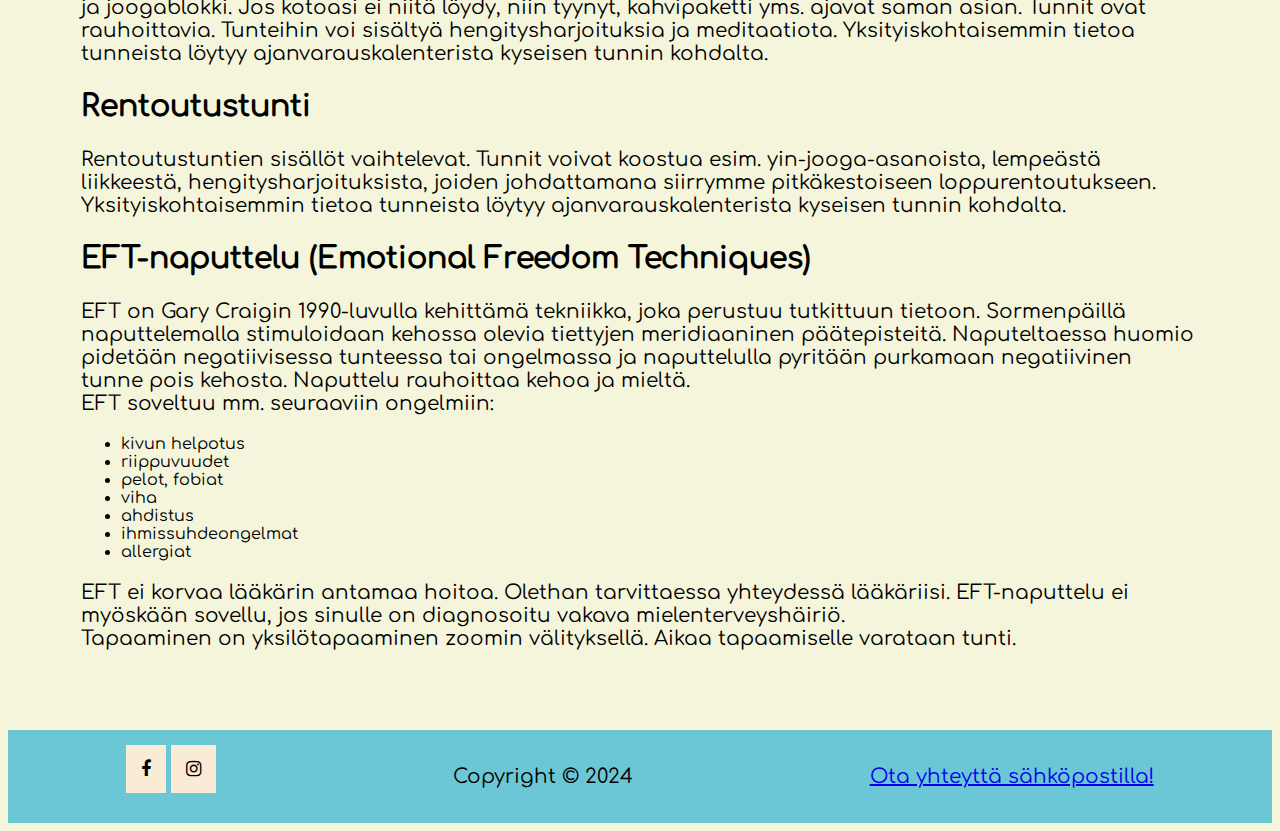
==== commit baa88847: "padding toimintakehote2" ====
--- a/tunnit.html
+++ b/tunnit.html
@@ -17,7 +17,7 @@
             <a href="yhteystiedot.html">Yhteystiedot</a>
         </nav>
 
-        <a href="tunnit.html" class="toimintakehote">Varaa tunti!</a>
+        <a href="tunnit.html" class="toimintakehote2">Varaa tunti!</a>
 
     </header>
 
--- a/tyyli.css
+++ b/tyyli.css
@@ -28,6 +28,12 @@
 #listaus {
     font-family: otsikko;
     color:black;
+}
+
+.some-lista {
+    font-family: otsikko;
+    color: black;
+    gap: 10px;
 }
 
 header{
@@ -77,6 +83,10 @@
     display: inline-block;
     margin: 4px 2px;
     cursor: pointer;
+}
+
+.toimintakehote2 {
+    padding-top: 50px;
 }
 
 /*Pääsivun sisällön asettelu*/
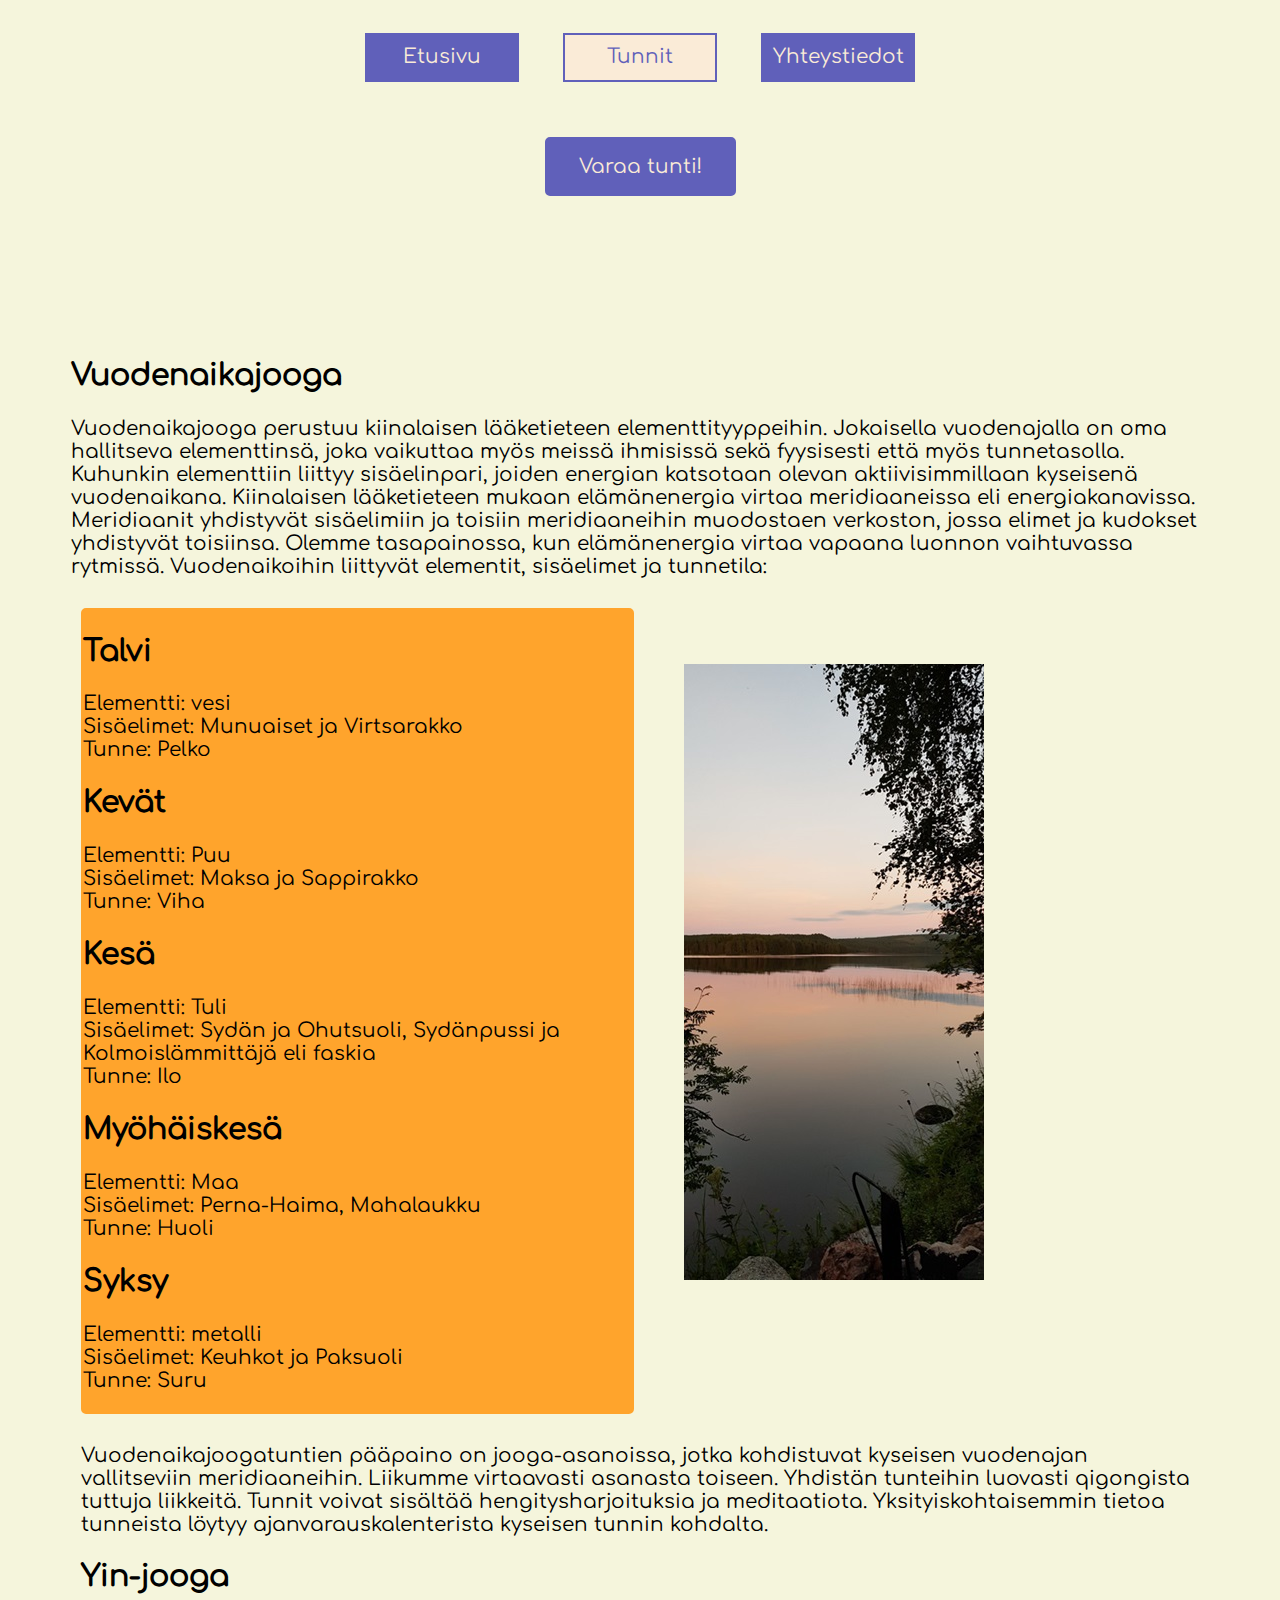
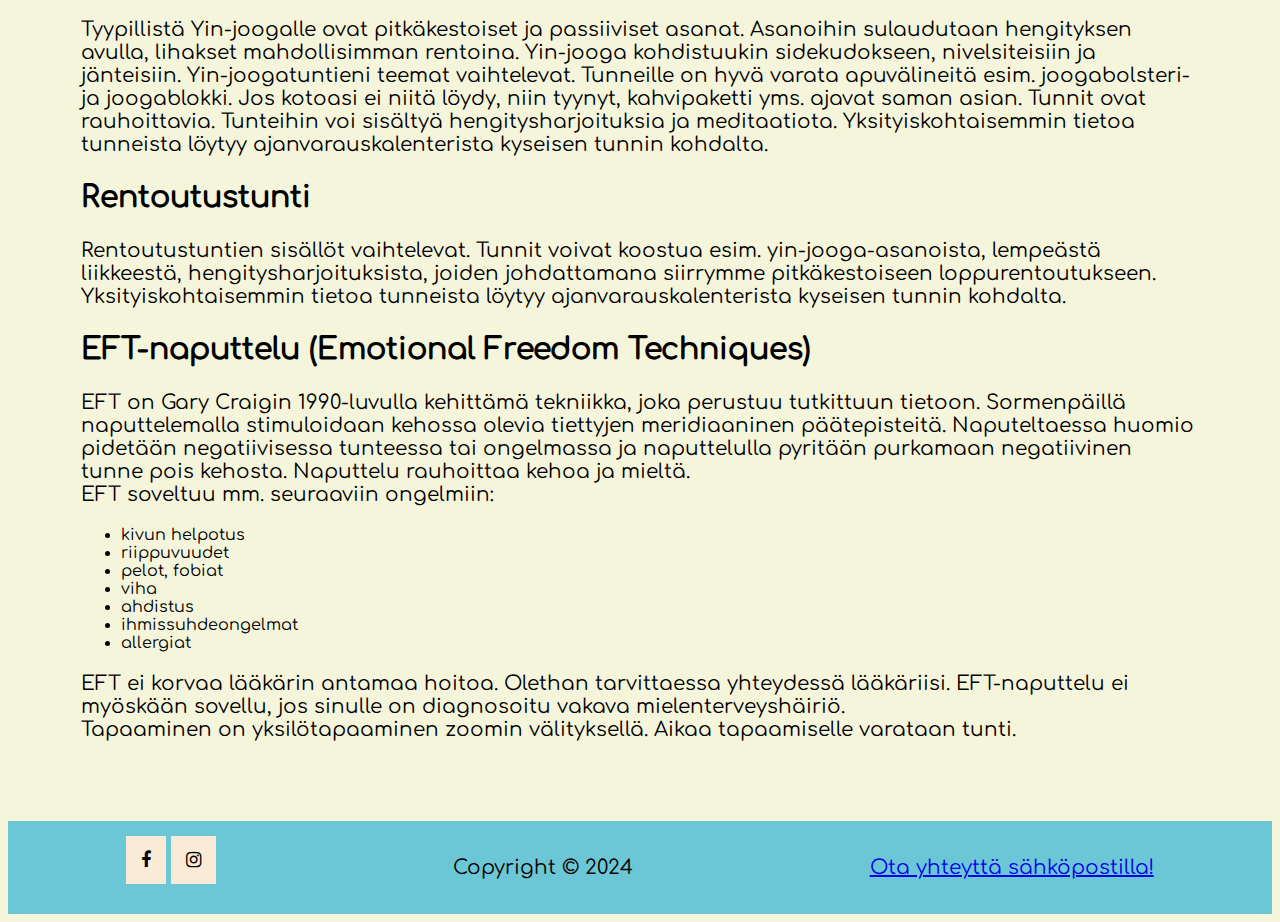
==== commit d90c646a: "." ====
--- a/tunnit.html
+++ b/tunnit.html
@@ -17,7 +17,7 @@
             <a href="yhteystiedot.html">Yhteystiedot</a>
         </nav>
 
-        <a href="tunnit.html" class="toimintakehote2">Varaa tunti!</a>
+        <a href="yhteystiedot.html" class="toimintakehote2">Varaa tunti!</a>
 
     </header>
 
--- a/tyyli.css
+++ b/tyyli.css
@@ -33,7 +33,7 @@
 .some-lista {
     font-family: otsikko;
     color: black;
-    gap: 10px;
+    padding-left: 50px;
 }
 
 header{
@@ -67,8 +67,9 @@
 }
 
 #valittu {
-    color:antiquewhite;
-    background-color: #6060ba;
+    color: #6060ba;
+    background-color: antiquewhite;
+    border: 2px solid #6060ba;
 }
 
 .toimintakehote {
@@ -86,7 +87,17 @@
 }
 
 .toimintakehote2 {
-    padding-top: 50px;
+    border: 2px solid #6060ba;
+    border-radius: 5px;
+    background-color: #6060ba;
+    font-family: otsikko;
+    color: antiquewhite;
+    padding: 16px 32px;
+    text-align: center;
+    text-decoration: none;
+    display: inline-block;
+    margin-top: 50px;
+    cursor: pointer;
 }
 
 /*Pääsivun sisällön asettelu*/
@@ -97,7 +108,7 @@
 .grid-container {
     display: grid;
     gap: 10px;
-    padding: 10px;
+    padding: 20px;
 }
 
 .grid-teksti1 {
@@ -136,7 +147,7 @@
 }
 
 .grid-maisema2-kuva {
-    padding-top: 20px;
+    padding-top: 40px;
 }
 
 /*Footer, joka sivulla sama*/
@@ -173,6 +184,10 @@
         font-size: 18px;
     }
 
+    .toimintakehote2 {
+        font-size: 18px;
+    }
+
     .sisalto {
         margin: 3% 5% 3% 5%;
     }
@@ -254,6 +269,10 @@
     font-size: 20px;
  }
 
+ .toimintakehote2 {
+    font-size: 20px;
+ }
+
  .sisalto {
     margin: 3% 5% 3% 5%;
  }
@@ -336,17 +355,16 @@
     font-size: 20px;
 }
 
+.toimintakehote2 {
+    font-size: 20px;
+}
+
 .sisalto {
    margin: 3% 5% 3% 5%; 
 }
 
 .alisivu-sisalto {
     margin: 3% 5% 3% 5%;
-    padding-top: 100px;
-}
-
-.yhteystiedot-sisalto {
-    margin: 3% 15% 3% 15%;
     padding-top: 100px;
 }
 
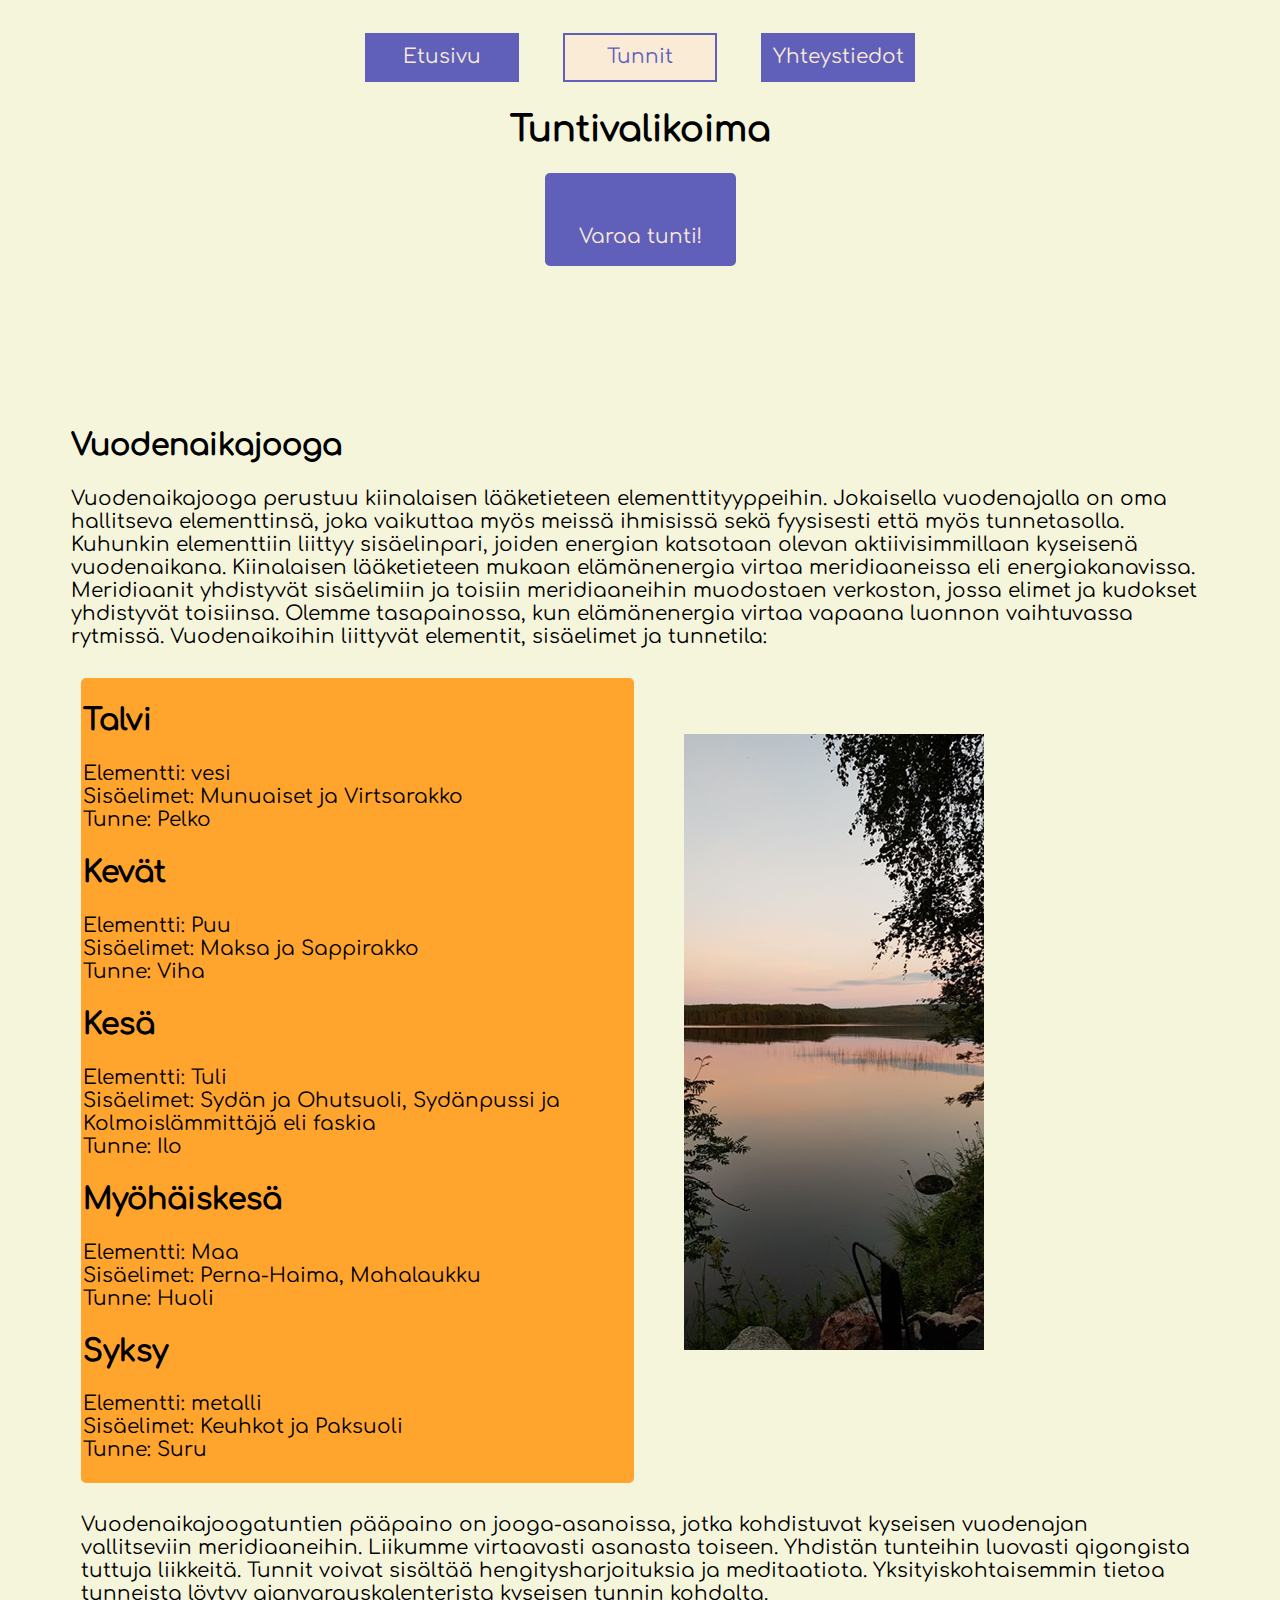
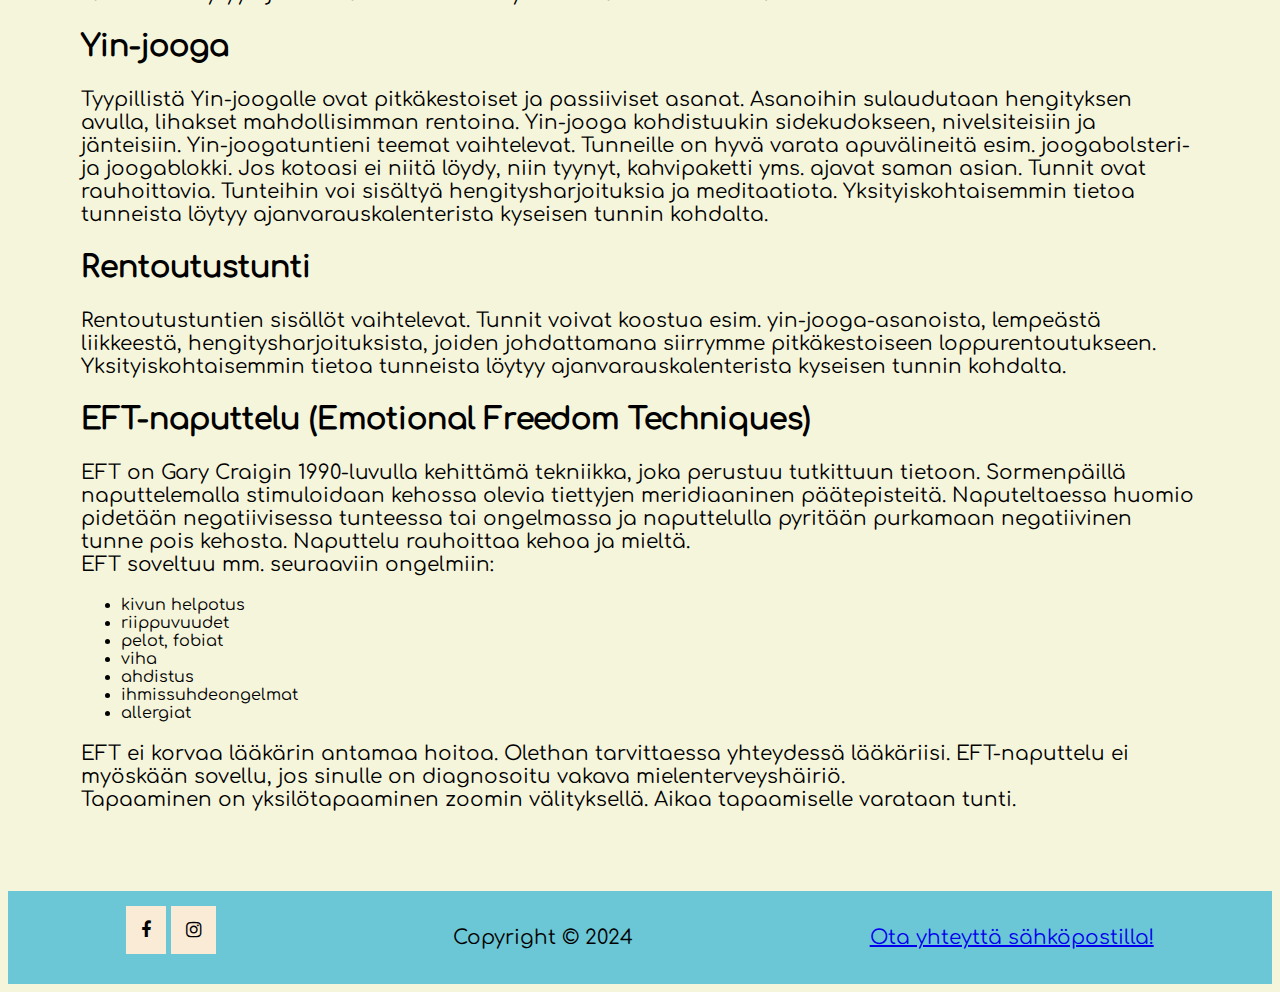
==== commit 9a220668: "otsikko tunnit sivulle" ====
--- a/tunnit.html
+++ b/tunnit.html
@@ -17,6 +17,7 @@
             <a href="yhteystiedot.html">Yhteystiedot</a>
         </nav>
 
+        <h1 id="tunti-otsikko">Tuntivalikoima</h1>
         <a href="yhteystiedot.html" class="toimintakehote2">Varaa tunti!</a>
 
     </header>
--- a/tyyli.css
+++ b/tyyli.css
@@ -96,7 +96,7 @@
     text-align: center;
     text-decoration: none;
     display: inline-block;
-    margin-top: 50px;
+    padding: 16px 32px;
     cursor: pointer;
 }
 
@@ -186,6 +186,7 @@
 
     .toimintakehote2 {
         font-size: 18px;
+        padding-top: 20px;
     }
 
     .sisalto {
@@ -271,6 +272,7 @@
 
  .toimintakehote2 {
     font-size: 20px;
+    padding-top: 20px;
  }
 
  .sisalto {
@@ -357,6 +359,7 @@
 
 .toimintakehote2 {
     font-size: 20px;
+    padding-top: 50px;
 }
 
 .sisalto {
